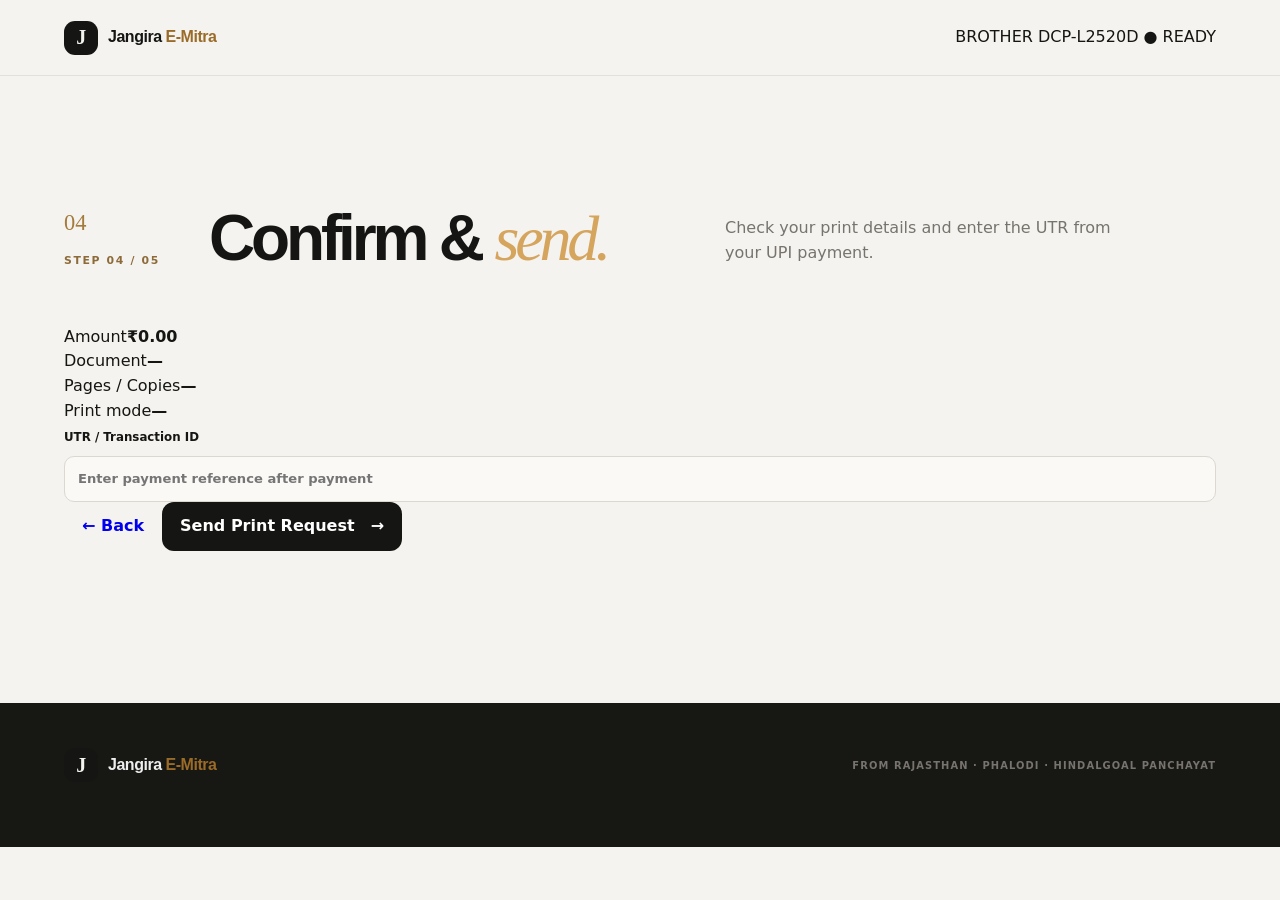
==== web/confirm.html @ 92933d94 "Create dedicated request confirmation page" ====
<!doctype html><html lang="en"><head><meta charset="utf-8"><meta name="viewport" content="width=device-width,initial-scale=1"><title>04 Confirm Request | Jangira E-Mitra</title><link rel="stylesheet" href="./styles.css"></head><body><header class="site-header"><a class="brand" href="./upload.html"><span class="brand-mark">J</span><span>Jangira <b>E-Mitra</b></span></a><div class="printer-badge">BROTHER DCP-L2520D <span>● READY</span></div></header><main class="print-section section-wrap"><div class="section-heading reveal visible"><div><span class="section-number">04</span><p class="eyebrow">STEP 04 / 05</p></div><h2>Confirm &amp; <em>send.</em></h2><p>Check your print details and enter the UTR from your UPI payment.</p></div><section class="workflow-step reveal visible"><div class="step-body"><div class="request-summary"><div class="summary-item"><span>Amount</span><strong id="summary-amount">₹0.00</strong></div><div class="summary-item"><span>Document</span><strong id="summary-file">—</strong></div><div class="summary-item"><span>Pages / Copies</span><strong id="summary-pages">—</strong></div><div class="summary-item"><span>Print mode</span><strong id="summary-mode">—</strong></div></div><label style="font-size:.74rem;font-weight:800">UTR / Transaction ID<input id="utr" inputmode="numeric" maxlength="40" placeholder="Enter payment reference after payment" style="display:block;width:100%;margin-top:7px;border:1px solid #dcd8cf;background:#faf9f6;border-radius:10px;padding:12px 13px;color:#292824;font:inherit;font-size:.82rem;outline:0"></label><div class="step-actions"><a class="button back-button" href="./payment.html">← Back</a><button id="send-print-request" class="button primary" type="button">Send Print Request <span>→</span></button></div><p id="request-message" class="message"></p></div></section></main><footer><div class="footer-main"><a class="brand" href="./upload.html"><span class="brand-mark">J</span><span>Jangira <b>E-Mitra</b></span></a><span>FROM RAJASTHAN · PHALODI · HINDALGOAL PANCHAYAT</span></div></footer><script src="./config.js"></script><script src="./app.js"></script></body></html>
---- web/styles.css ----
*{box-sizing:border-box}html{scroll-behavior:smooth}body{margin:0;background:#f4f3ef;color:#151513;font-family:'DM Sans',system-ui,sans-serif;line-height:1.55;overflow-x:hidden}.noise{position:fixed;inset:0;pointer-events:none;z-index:100;background-image:url("data:image/svg+xml,%3Csvg viewBox='0 0 180 180' xmlns='http://www.w3.org/2000/svg'%3E%3Cfilter id='n'%3E%3CfeTurbulence type='fractalNoise' baseFrequency='.8' numOctaves='4' stitchTiles='stitch'/%3E%3C/filter%3E%3Crect width='100%25' height='100%25' filter='url(%23n)' opacity='.035'/%3E%3C/svg%3E");mix-blend-mode:multiply;opacity:.35}.site-header{position:sticky;top:0;z-index:50;height:76px;padding:0 5vw;display:flex;align-items:center;justify-content:space-between;background:rgba(244,243,239,.82);border-bottom:1px solid rgba(21,21,19,.08);backdrop-filter:blur(20px);animation:headerIn .7s ease both}.brand{display:flex;align-items:center;gap:10px;text-decoration:none;color:#151513;font-family:Manrope,sans-serif;font-weight:800;letter-spacing:-.03em}.brand b{font-weight:800;color:#9b6b28}.brand-mark{display:grid;place-items:center;width:34px;height:34px;border-radius:11px;background:#151513;color:#f4f3ef;font-family:Georgia,serif;font-size:20px}.site-header nav{display:flex;gap:30px}.site-header nav a,.footer-main>a:last-child{color:#65635e;text-decoration:none;font-size:.88rem;font-weight:600;transition:color .25s}.site-header nav a:hover{color:#151513}.header-cta{padding:10px 15px;border:1px solid #d4d0c7;border-radius:10px;color:#151513;text-decoration:none;font-size:.84rem;font-weight:700;background:#fff;transition:.25s}.header-cta:hover{transform:translateY(-2px);box-shadow:0 8px 20px #00000010}.header-cta span{margin-left:8px}.hero{position:relative;min-height:calc(100vh - 76px);display:flex;align-items:center;padding:100px 8vw 110px;background:#151513;color:#f5f3ed;overflow:hidden}.hero-inner{position:relative;z-index:2;max-width:1080px}.location-pill{display:inline-flex;align-items:center;gap:10px;padding:9px 13px;border:1px solid #ffffff1c;border-radius:999px;color:#bdb9ae;font-size:.67rem;letter-spacing:.13em;font-weight:700;background:#ffffff06}.pulse-dot{width:7px;height:7px;border-radius:50%;background:#d6a451;box-shadow:0 0 0 5px #d6a45118;animation:pulse 2s infinite}.hero h1{font-family:Manrope,sans-serif;font-size:clamp(4rem,9vw,9rem);line-height:.86;letter-spacing:-.075em;margin:30px 0 0;max-width:1000px}.hero h1 em,.section-heading em,.track-copy em{font-family:Georgia,serif;font-weight:400;color:#d5a45d}.hero-copy{max-width:650px;color:#aaa69c;font-size:1.08rem;margin:34px 0}.hero-actions{display:flex;align-items:center;gap:28px;flex-wrap:wrap}.button{display:inline-flex;align-items:center;justify-content:center;gap:16px;border:0;border-radius:12px;padding:12px 18px;font:inherit;font-weight:700;text-decoration:none;cursor:pointer;transition:transform .25s,box-shadow .25s}.button:hover{transform:translateY(-3px)}.button.primary{background:#151513;color:#fff}.hero .button.primary{background:#f3f0e7;color:#151513}.button.large{padding:15px 20px}.button.full{width:100%;margin-top:16px}.button.light{background:#f3f0e7;color:#151513;width:100%;margin-top:12px}.text-link{color:#d3cfc4;text-decoration:none;font-weight:700;font-size:.9rem}.text-link span{margin-left:8px}.hero-proof{display:flex;align-items:center;gap:14px;margin-top:70px;color:#77736b;font-size:.72rem;font-weight:700;text-transform:uppercase;letter-spacing:.08em}.hero-proof i{width:3px;height:3px;background:#6f6b63;border-radius:50%}.hero-orb{position:absolute;border-radius:50%;filter:blur(1px);pointer-events:none}.orb-one{width:600px;height:600px;right:-180px;top:-120px;background:radial-gradient(circle,#d0a05220 0,#d0a05208 35%,transparent 68%);animation:float 9s ease-in-out infinite}.orb-two{width:420px;height:420px;left:-220px;bottom:-220px;background:radial-gradient(circle,#ffffff0d 0,transparent 68%);animation:float 12s ease-in-out infinite reverse}.scroll-cue{position:absolute;right:5vw;bottom:34px;display:flex;align-items:center;gap:12px;color:#68655e;font-size:.6rem;letter-spacing:.14em;font-weight:800}.scroll-cue span{display:block;width:42px;height:1px;background:#555149}.ticker{overflow:hidden;background:#d8a455;color:#151513;border-bottom:1px solid #b88a45}.ticker-track{display:flex;align-items:center;justify-content:space-around;min-width:1250px;padding:11px 0;font-size:.67rem;font-weight:800;letter-spacing:.16em;animation:ticker 24s linear infinite}.ticker-track b{font-size:10px}.section-wrap{width:min(1180px,90vw);margin:0 auto}.print-section{padding:130px 0 110px}.section-heading{display:grid;grid-template-columns:120px 1fr 1fr;gap:25px;align-items:end;margin-bottom:55px}.section-heading .eyebrow{grid-column:1}.section-number{display:block;font-family:Georgia,serif;color:#a47a3d;font-size:1.4rem;margin-bottom:12px}.eyebrow{margin:0;color:#8d6b39;font-size:.68rem;letter-spacing:.15em;font-weight:800}.section-heading h2{font-family:Manrope,sans-serif;font-size:clamp(2.8rem,5vw,5.2rem);letter-spacing:-.065em;line-height:.95;margin:0}.section-heading>p:last-child{color:#77746d;max-width:390px;margin:0 0 4px}.print-card{display:grid;grid-template-columns:1fr 1fr;background:#fff;border:1px solid #dedbd3;border-radius:26px;overflow:hidden;box-shadow:0 25px 70px #1717130b}.upload-side,.settings-side{padding:42px}.upload-side{background:#f7f6f2;border-right:1px solid #e3dfd5}.mini-label{font-size:.64rem;font-weight:800;letter-spacing:.13em;color:#8a8780;margin-bottom:20px}.dropzone{height:310px;border:1.5px dashed #c9c4b9;border-radius:20px;display:flex;flex-direction:column;align-items:center;justify-content:center;text-align:center;cursor:pointer;transition:.3s;background:#fbfaf7}.dropzone:hover,.dropzone.dragging{border-color:#a47a3d;background:#f4ede1;transform:scale(.99)}.upload-icon{width:58px;height:58px;display:grid;place-items:center;border-radius:17px;background:#171713;color:#fff;font-size:25px;margin-bottom:18px}.dropzone strong{font-family:Manrope,sans-serif;font-size:1.05rem}.dropzone span:not(.upload-icon){color:#77736c;font-size:.83rem}.dropzone small{color:#a19c93;font-size:.7rem;margin-top:17px}.file-status{display:flex;align-items:center;gap:10px;margin-top:16px;padding:11px 13px;border-radius:10px;background:#eceae4;color:#8b877e;font-size:.75rem;transition:.25s}.file-status.has-file{color:#3d5e42;background:#e8eee7}.file-dot{width:7px;height:7px;border-radius:50%;background:#aaa}.has-file .file-dot{background:#5c8761}.settings-grid{display:grid;grid-template-columns:1fr 1fr;gap:18px}.settings-side label{font-size:.74rem;font-weight:800;color:#44413c}.settings-side input,.settings-side select{display:block;width:100%;margin-top:7px;border:1px solid #dcd8cf;background:#faf9f6;border-radius:10px;padding:12px 13px;color:#292824;font:inherit;font-size:.82rem;outline:0;transition:border .2s,box-shadow .2s}.settings-side input:focus,.settings-side select:focus{border-color:#a47a3d;box-shadow:0 0 0 4px #a47a3d10}.range-row{margin-top:18px}.estimate{display:flex;align-items:center;justify-content:space-between;margin-top:22px;padding:17px;border-radius:14px;background:#f3f1ec}.estimate div{display:flex;flex-direction:column}.estimate span{font-size:.68rem;color:#817d74}.estimate strong{font-size:.85rem;margin-top:2px}.estimate-icon{display:grid;place-items:center;width:34px;height:34px;border-radius:10px;background:#fff;color:#9b6b28;font-weight:800}.message{min-height:1.5em;color:#716e67;font-size:.76rem}.process{padding:110px 0}.centered{display:block;text-align:center;max-width:650px;margin:0 auto 55px}.centered .eyebrow{margin-bottom:17px}.centered p:last-child{margin:18px auto 0}.steps{display:grid;grid-template-columns:repeat(4,1fr);border-top:1px solid #d9d5cc;border-bottom:1px solid #d9d5cc}.step{position:relative;padding:28px 25px 35px;border-right:1px solid #d9d5cc;transition:.3s}.step:last-child{border-right:0}.step:hover{background:#fff}.step>span{font-size:.65rem;color:#9b978e;font-weight:800}.step-icon{width:48px;height:48px;display:grid;place-items:center;border:1px solid #d8d4cb;border-radius:13px;margin:38px 0 22px;font-size:19px;color:#8d6b39}.step h3{font-family:Manrope,sans-serif;font-size:1.15rem;margin:0 0 8px}.step p{color:#77736c;font-size:.83rem;margin:0;max-width:210px}.services{padding:90px 0 130px}.service-grid{display:grid;grid-template-columns:repeat(4,1fr);gap:13px}.service-card{min-height:310px;padding:24px;background:#ebe9e3;border:1px solid #dcd8cf;border-radius:18px;display:flex;flex-direction:column;transition:transform .35s,background .35s,box-shadow .35s}.service-card:hover{transform:translateY(-8px);background:#fff;box-shadow:0 22px 50px #1717130d}.service-card.featured{background:#171713;color:#fff;border-color:#171713}.service-top{display:flex;justify-content:space-between;font-size:.62rem;font-weight:800;color:#858078;letter-spacing:.1em}.featured .service-top{color:#8e897f}.service-icon{font-size:27px;margin:48px 0 22px;color:#9b6b28}.service-card h3{font-family:Manrope,sans-serif;font-size:1.15rem;margin:0 0 8px}.service-card p{color:#77736d;font-size:.79rem;margin:0}.featured p{color:#aaa69d}.service-card a{margin-top:auto;color:#d3a25c;text-decoration:none;font-size:.73rem;font-weight:800}.service-card a span{margin-left:7px}.track-section{position:relative;display:grid;grid-template-columns:1fr 1fr;gap:70px;align-items:center;padding:80px 70px;margin-bottom:120px;background:#171713;color:#fff;border-radius:28px;overflow:hidden}.track-glow{position:absolute;width:500px;height:500px;right:-160px;top:-220px;background:radial-gradient(circle,#d4a25322,transparent 65%);pointer-events:none}.track-copy{position:relative}.track-copy h2{font-family:Manrope,sans-serif;font-size:clamp(3rem,5vw,5.3rem);line-height:.92;letter-spacing:-.065em;margin:16px 0 20px}.track-copy>p{color:#9e9a91;max-width:400px}.status-flow{display:flex;gap:10px;align-items:center;flex-wrap:wrap;margin-top:32px;color:#77736b;font-size:.62rem;font-weight:800;text-transform:uppercase;letter-spacing:.07em}.status-flow i{font-style:normal;color:#a47a3d}.track-box{position:relative;padding:24px;background:#ffffff09;border:1px solid #ffffff15;border-radius:19px}.track-input{display:flex;align-items:center;gap:10px;padding:2px 14px;border:1px solid #ffffff1c;border-radius:11px;background:#ffffff08}.track-input span{color:#9b6b28;font-weight:800}.track-input input{width:100%;padding:13px 0;background:transparent;border:0;outline:0;color:#fff;font:inherit;font-size:.9rem}.track-input input::placeholder{color:#68655e}.track-box .status{margin-top:15px;background:#ffffff0b;color:#aaa69d}.trust{padding:0 0 120px}.trust-line{padding-top:22px;border-top:1px solid #d5d1c8;display:flex;justify-content:space-between;gap:30px;align-items:center}.trust-line>span{font-size:.62rem;color:#96928a;letter-spacing:.12em;font-weight:800}.trust-items{display:flex;gap:24px;flex-wrap:wrap;justify-content:flex-end}.trust-items span{font-size:.72rem;font-weight:700;color:#625f58}.trust-items span:before{content:'✓';color:#a47a3d;margin-right:6px}.contact{padding:20px 0 130px;text-align:center}.contact h2{font-family:Manrope,sans-serif;font-size:clamp(3rem,6vw,6rem);letter-spacing:-.07em;line-height:.9;margin:15px 0}.contact p:not(.eyebrow){color:#77736c;margin:0 auto 28px}.contact .button{background:#171713;color:#fff}.contact .button:hover{box-shadow:0 15px 35px #17171318}footer{background:#171713;color:#77736e;padding:45px 5vw 25px}.footer-main{display:flex;justify-content:space-between;align-items:center;gap:20px;padding-bottom:40px}.footer-main .brand{color:#eee}.footer-main>span{font-size:.62rem;letter-spacing:.11em;font-weight:800}.footer-main>a:last-child{color:#aaa69d}.footer-bottom{display:flex;justify-content:space-between;border-top:1px solid #ffffff12;padding-top:18px;font-size:.65rem}.sr-only{position:absolute;width:1px;height:1px;padding:0;margin:-1px;overflow:hidden;clip:rect(0,0,0,0);white-space:nowrap;border:0}.reveal{opacity:0;transform:translateY(28px);transition:opacity .8s ease,transform .8s cubic-bezier(.2,.7,.2,1)}.reveal.visible{opacity:1;transform:none}@keyframes headerIn{from{opacity:0;transform:translateY(-15px)}to{opacity:1;transform:none}}@keyframes pulse{0%,100%{box-shadow:0 0 0 4px #d6a45112}50%{box-shadow:0 0 0 8px #d6a45108}}@keyframes float{50%{transform:translate3d(0,25px,0)}}@keyframes ticker{to{transform:translateX(-50%)}}@media(max-width:900px){.site-header{padding:0 5vw}.site-header nav{display:none}.hero{padding:85px 7vw}.hero h1{font-size:clamp(3.7rem,15vw,7rem)}.hero-proof{margin-top:50px}.section-wrap{width:min(92vw,700px)}.section-heading{display:block}.section-heading .section-number{display:inline-block;margin-right:10px}.section-heading .eyebrow{display:inline-block}.section-heading h2{margin-top:20px}.section-heading>p:last-child{margin-top:20px}.print-card,.track-section{grid-template-columns:1fr}.upload-side{border-right:0;border-bottom:1px solid #e3dfd5}.steps,.service-grid{grid-template-columns:1fr 1fr}.step:nth-child(2){border-right:0}.step:nth-child(-n+2){border-bottom:1px solid #d9d5cc}.track-section{padding:45px 35px;gap:40px}.trust-line,.footer-main{flex-direction:column;align-items:flex-start}.trust-items{justify-content:flex-start}.footer-main>span{line-height:1.6}}@media(max-width:560px){.header-cta{display:none}.hero{min-height:calc(100vh - 76px);padding:70px 6vw}.hero-copy{font-size:.96rem}.hero-proof{flex-wrap:wrap;gap:8px 12px}.scroll-cue{display:none}.print-section,.process,.services{padding:80px 0}.upload-side,.settings-side{padding:24px}.dropzone{height:250px}.settings-grid,.steps,.service-grid{grid-template-columns:1fr}.step{border-right:0!important;border-bottom:1px solid #d9d5cc}.step:last-child{border-bottom:0}.track-section{padding:38px 24px}.status-flow{gap:7px}.contact{padding-bottom:90px}.footer-bottom{flex-direction:column;gap:7px}}
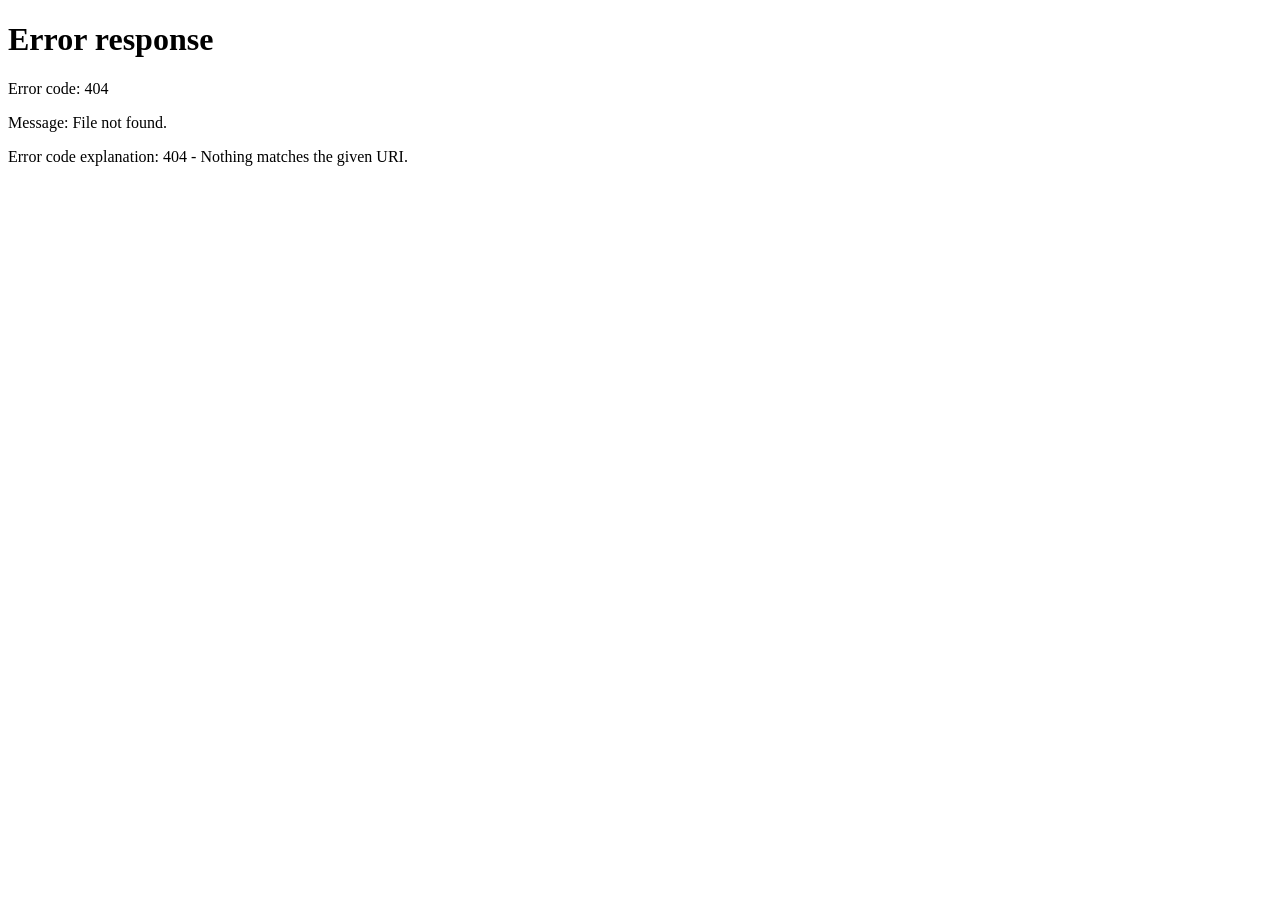
==== commit 2df6883e: "Add dedicated confirmation page loading state" ====
--- a/web/confirm.html
+++ b/web/confirm.html
@@ -1 +1 @@
-<!doctype html><html lang="en"><head><meta charset="utf-8"><meta name="viewport" content="width=device-width,initial-scale=1"><title>04 Confirm Request | Jangira E-Mitra</title><link rel="stylesheet" href="./styles.css"></head><body><header class="site-header"><a class="brand" href="./upload.html"><span class="brand-mark">J</span><span>Jangira <b>E-Mitra</b></span></a><div class="printer-badge">BROTHER DCP-L2520D <span>● READY</span></div></header><main class="print-section section-wrap"><div class="section-heading reveal visible"><div><span class="section-number">04</span><p class="eyebrow">STEP 04 / 05</p></div><h2>Confirm &amp; <em>send.</em></h2><p>Check your print details and enter the UTR from your UPI payment.</p></div><section class="workflow-step reveal visible"><div class="step-body"><div class="request-summary"><div class="summary-item"><span>Amount</span><strong id="summary-amount">₹0.00</strong></div><div class="summary-item"><span>Document</span><strong id="summary-file">—</strong></div><div class="summary-item"><span>Pages / Copies</span><strong id="summary-pages">—</strong></div><div class="summary-item"><span>Print mode</span><strong id="summary-mode">—</strong></div></div><label style="font-size:.74rem;font-weight:800">UTR / Transaction ID<input id="utr" inputmode="numeric" maxlength="40" placeholder="Enter payment reference after payment" style="display:block;width:100%;margin-top:7px;border:1px solid #dcd8cf;background:#faf9f6;border-radius:10px;padding:12px 13px;color:#292824;font:inherit;font-size:.82rem;outline:0"></label><div class="step-actions"><a class="button back-button" href="./payment.html">← Back</a><button id="send-print-request" class="button primary" type="button">Send Print Request <span>→</span></button></div><p id="request-message" class="message"></p></div></section></main><footer><div class="footer-main"><a class="brand" href="./upload.html"><span class="brand-mark">J</span><span>Jangira <b>E-Mitra</b></span></a><span>FROM RAJASTHAN · PHALODI · HINDALGOAL PANCHAYAT</span></div></footer><script src="./config.js"></script><script src="./app.js"></script></body></html>+<!doctype html><html lang="en"><head><meta charset="utf-8"><meta name="viewport" content="width=device-width,initial-scale=1"><title>04 Confirm Request | Jangira E-Mitra</title><link rel="stylesheet" href="./styles.css"><style>.page-loader{position:fixed;inset:0;background:#151513f2;backdrop-filter:blur(14px);display:grid;place-items:center;z-index:999;opacity:0;pointer-events:none;transition:.3s}.page-loader.show{opacity:1;pointer-events:auto}.loader-box{text-align:center;color:#fff}.loader-spinner{width:38px;height:38px;border:3px solid #ffffff20;border-top-color:#d6a451;border-radius:50%;animation:spin .8s linear infinite;margin:0 auto 15px}.loader-box small{display:block;color:#aaa69d;margin-top:5px}@keyframes spin{to{transform:rotate(360deg)}}</style></head><body><div id="page-loader" class="page-loader"><div class="loader-box"><div class="loader-spinner"></div><strong>Sending print request…</strong><small>Submitting your payment reference</small></div></div><header class="site-header"><a class="brand" href="./upload.html"><span class="brand-mark">J</span><span>Jangira <b>E-Mitra</b></span></a><div class="printer-badge">BROTHER DCP-L2520D <span>● READY</span></div></header><main class="print-section section-wrap"><div class="section-heading reveal visible"><div><span class="section-number">04</span><p class="eyebrow">STEP 04 / 05</p></div><h2>Confirm &amp; <em>send.</em></h2><p>Check your print details and enter the UTR from your UPI payment.</p></div><section class="workflow-step reveal visible"><div class="step-body"><div class="request-summary"><div class="summary-item"><span>Amount</span><strong id="summary-amount">₹0.00</strong></div><div class="summary-item"><span>Document</span><strong id="summary-file">—</strong></div><div class="summary-item"><span>Pages / Copies</span><strong id="summary-pages">—</strong></div><div class="summary-item"><span>Print mode</span><strong id="summary-mode">—</strong></div></div><label style="font-size:.74rem;font-weight:800">UTR / Transaction ID<input id="utr" inputmode="numeric" maxlength="40" placeholder="Enter payment reference after payment" style="display:block;width:100%;margin-top:7px;border:1px solid #dcd8cf;background:#faf9f6;border-radius:10px;padding:12px 13px;color:#292824;font:inherit;font-size:.82rem;outline:0"></label><div class="step-actions"><a class="button back-button" href="./payment.html">← Back</a><button id="send-print-request" class="button primary" type="button">Send Print Request <span>→</span></button></div><p id="request-message" class="message"></p></div></section></main><footer><div class="footer-main"><a class="brand" href="./upload.html"><span class="brand-mark">J</span><span>Jangira <b>E-Mitra</b></span></a><span>FROM RAJASTHAN · PHALODI · HINDALGOAL PANCHAYAT</span></div></footer><script src="./config.js"></script><script src="./print-flow.js"></script></body></html>
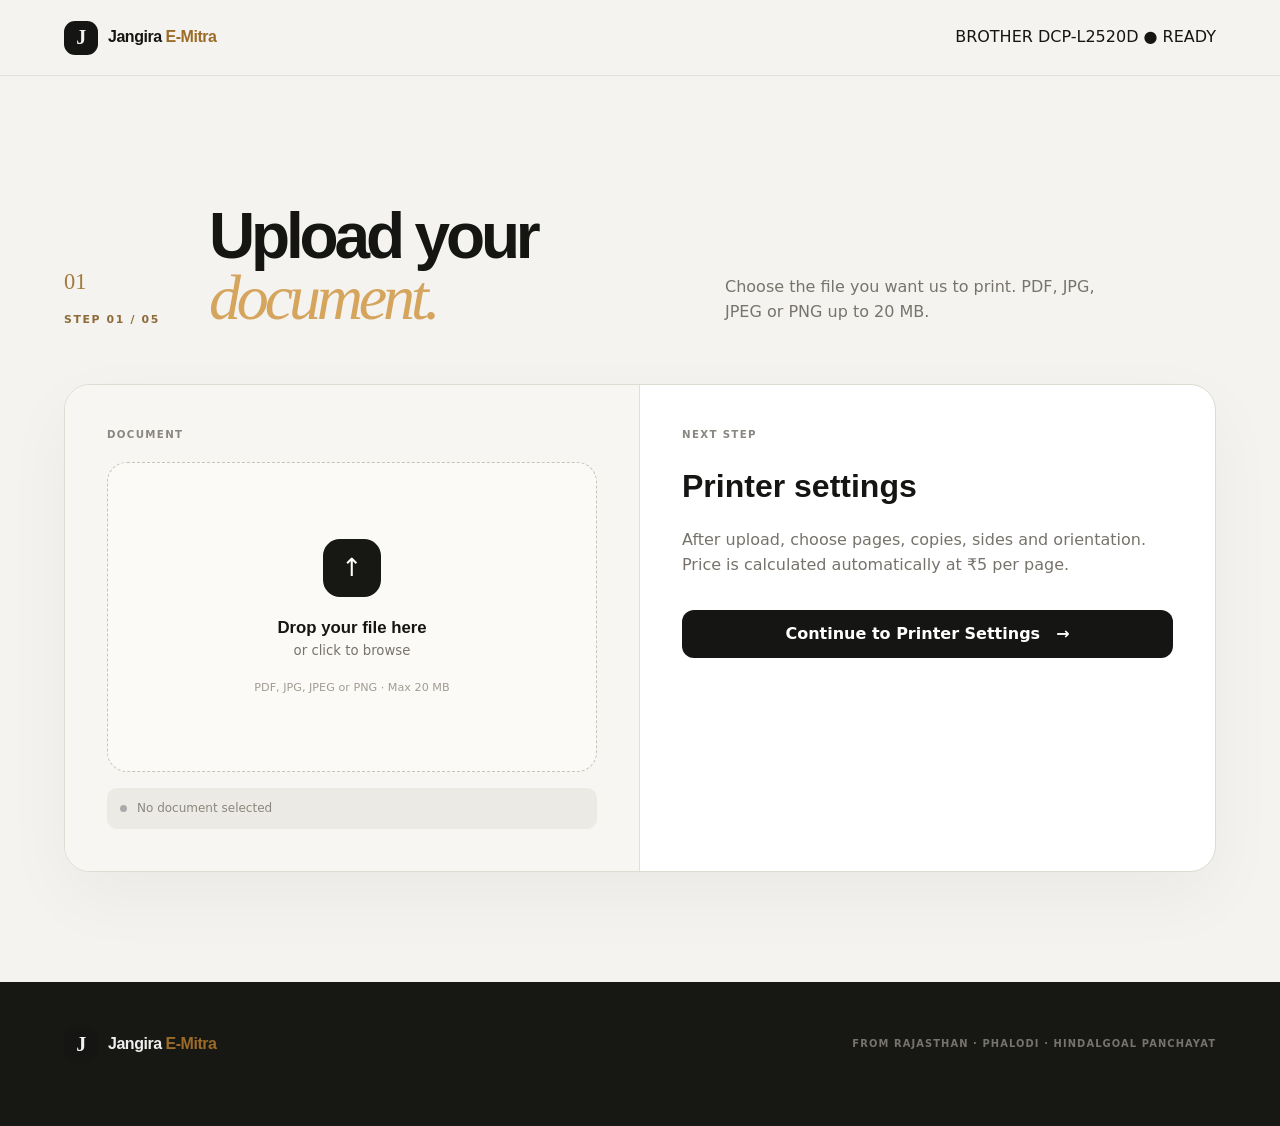
==== commit a44c4aba: "Bust cache for confirmation workflow" ====
--- a/web/confirm.html
+++ b/web/confirm.html
@@ -1 +1 @@
-<!doctype html><html lang="en"><head><meta charset="utf-8"><meta name="viewport" content="width=device-width,initial-scale=1"><title>04 Confirm Request | Jangira E-Mitra</title><link rel="stylesheet" href="./styles.css"><style>.page-loader{position:fixed;inset:0;background:#151513f2;backdrop-filter:blur(14px);display:grid;place-items:center;z-index:999;opacity:0;pointer-events:none;transition:.3s}.page-loader.show{opacity:1;pointer-events:auto}.loader-box{text-align:center;color:#fff}.loader-spinner{width:38px;height:38px;border:3px solid #ffffff20;border-top-color:#d6a451;border-radius:50%;animation:spin .8s linear infinite;margin:0 auto 15px}.loader-box small{display:block;color:#aaa69d;margin-top:5px}@keyframes spin{to{transform:rotate(360deg)}}</style></head><body><div id="page-loader" class="page-loader"><div class="loader-box"><div class="loader-spinner"></div><strong>Sending print request…</strong><small>Submitting your payment reference</small></div></div><header class="site-header"><a class="brand" href="./upload.html"><span class="brand-mark">J</span><span>Jangira <b>E-Mitra</b></span></a><div class="printer-badge">BROTHER DCP-L2520D <span>● READY</span></div></header><main class="print-section section-wrap"><div class="section-heading reveal visible"><div><span class="section-number">04</span><p class="eyebrow">STEP 04 / 05</p></div><h2>Confirm &amp; <em>send.</em></h2><p>Check your print details and enter the UTR from your UPI payment.</p></div><section class="workflow-step reveal visible"><div class="step-body"><div class="request-summary"><div class="summary-item"><span>Amount</span><strong id="summary-amount">₹0.00</strong></div><div class="summary-item"><span>Document</span><strong id="summary-file">—</strong></div><div class="summary-item"><span>Pages / Copies</span><strong id="summary-pages">—</strong></div><div class="summary-item"><span>Print mode</span><strong id="summary-mode">—</strong></div></div><label style="font-size:.74rem;font-weight:800">UTR / Transaction ID<input id="utr" inputmode="numeric" maxlength="40" placeholder="Enter payment reference after payment" style="display:block;width:100%;margin-top:7px;border:1px solid #dcd8cf;background:#faf9f6;border-radius:10px;padding:12px 13px;color:#292824;font:inherit;font-size:.82rem;outline:0"></label><div class="step-actions"><a class="button back-button" href="./payment.html">← Back</a><button id="send-print-request" class="button primary" type="button">Send Print Request <span>→</span></button></div><p id="request-message" class="message"></p></div></section></main><footer><div class="footer-main"><a class="brand" href="./upload.html"><span class="brand-mark">J</span><span>Jangira <b>E-Mitra</b></span></a><span>FROM RAJASTHAN · PHALODI · HINDALGOAL PANCHAYAT</span></div></footer><script src="./config.js"></script><script src="./print-flow.js"></script></body></html>+<!doctype html><html lang="en"><head><meta charset="utf-8"><meta name="viewport" content="width=device-width,initial-scale=1"><title>04 Confirm Request | Jangira E-Mitra</title><link rel="stylesheet" href="./styles.css"><style>.page-loader{position:fixed;inset:0;background:#151513f2;backdrop-filter:blur(14px);display:grid;place-items:center;z-index:999;opacity:0;pointer-events:none;transition:.3s}.page-loader.show{opacity:1;pointer-events:auto}.loader-box{text-align:center;color:#fff}.loader-spinner{width:38px;height:38px;border:3px solid #ffffff20;border-top-color:#d6a451;border-radius:50%;animation:spin .8s linear infinite;margin:0 auto 15px}.loader-box small{display:block;color:#aaa69d;margin-top:5px}@keyframes spin{to{transform:rotate(360deg)}}</style></head><body><div id="page-loader" class="page-loader"><div class="loader-box"><div class="loader-spinner"></div><strong class="loader-title">Sending print request…</strong><small class="loader-sub">Submitting your payment reference</small></div></div><header class="site-header"><a class="brand" href="./upload.html"><span class="brand-mark">J</span><span>Jangira <b>E-Mitra</b></span></a><div class="printer-badge">BROTHER DCP-L2520D <span>● READY</span></div></header><main class="print-section section-wrap"><div class="section-heading reveal visible"><div><span class="section-number">04</span><p class="eyebrow">STEP 04 / 05</p></div><h2>Confirm &amp; <em>send.</em></h2><p>Check your print details and enter the UTR from your UPI payment.</p></div><section class="workflow-step reveal visible"><div class="step-body"><div class="request-summary"><div class="summary-item"><span>Amount</span><strong id="summary-amount">₹0.00</strong></div><div class="summary-item"><span>Document</span><strong id="summary-file">—</strong></div><div class="summary-item"><span>Pages / Copies</span><strong id="summary-pages">—</strong></div><div class="summary-item"><span>Print mode</span><strong id="summary-mode">—</strong></div></div><label style="font-size:.74rem;font-weight:800">UTR / Transaction ID<input id="utr" inputmode="numeric" maxlength="40" placeholder="Enter payment reference after payment" style="display:block;width:100%;margin-top:7px;border:1px solid #dcd8cf;background:#faf9f6;border-radius:10px;padding:12px 13px;color:#292824;font:inherit;font-size:.82rem;outline:0"></label><div class="step-actions"><a class="button back-button" href="./payment.html">← Back</a><button id="send-print-request" class="button primary" type="button">Send Print Request <span>→</span></button></div><p id="request-message" class="message"></p></div></section></main><footer><div class="footer-main"><a class="brand" href="./upload.html"><span class="brand-mark">J</span><span>Jangira <b>E-Mitra</b></span></a><span>FROM RAJASTHAN · PHALODI · HINDALGOAL PANCHAYAT</span></div></footer><script src="./config.js?v=20260903b"></script><script src="./print-flow.js?v=20260903b"></script></body></html>
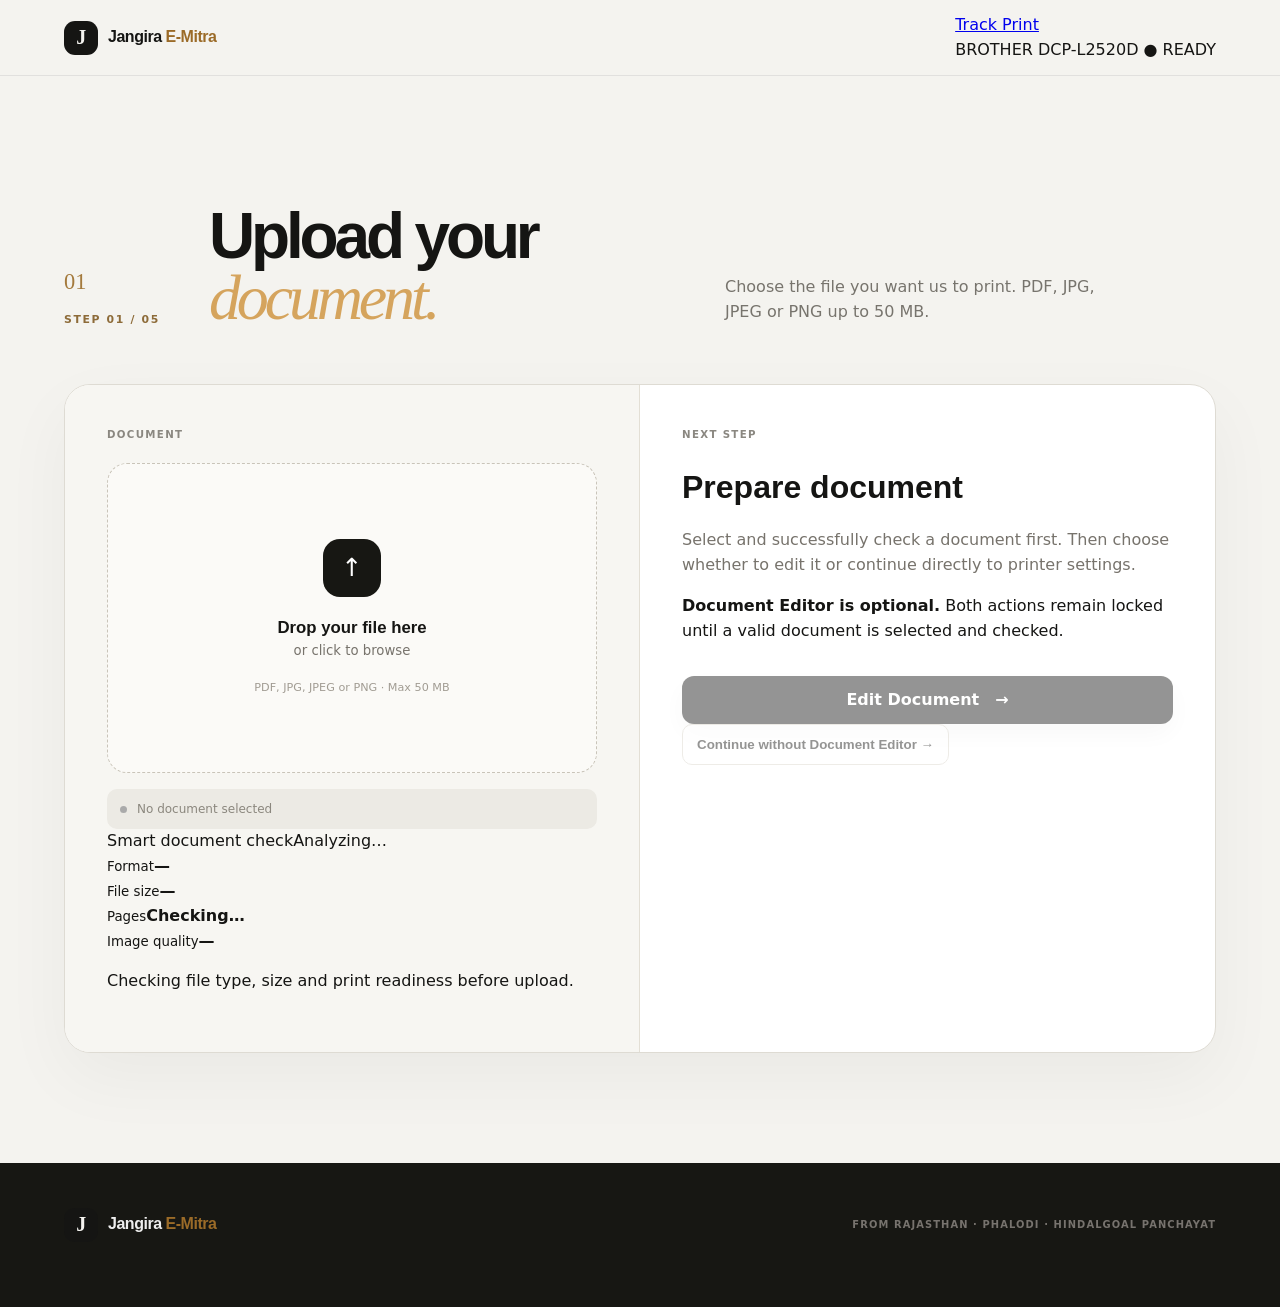
==== commit 5668aeef: "Fix confirmation to show selected page count" ====
--- a/web/confirm.html
+++ b/web/confirm.html
@@ -1 +1 @@
-<!doctype html><html lang="en"><head><meta charset="utf-8"><meta name="viewport" content="width=device-width,initial-scale=1"><title>04 Confirm Request | Jangira E-Mitra</title><link rel="stylesheet" href="./styles.css"><style>.page-loader{position:fixed;inset:0;background:#151513f2;backdrop-filter:blur(14px);display:grid;place-items:center;z-index:999;opacity:0;pointer-events:none;transition:.3s}.page-loader.show{opacity:1;pointer-events:auto}.loader-box{text-align:center;color:#fff}.loader-spinner{width:38px;height:38px;border:3px solid #ffffff20;border-top-color:#d6a451;border-radius:50%;animation:spin .8s linear infinite;margin:0 auto 15px}.loader-box small{display:block;color:#aaa69d;margin-top:5px}@keyframes spin{to{transform:rotate(360deg)}}</style></head><body><div id="page-loader" class="page-loader"><div class="loader-box"><div class="loader-spinner"></div><strong class="loader-title">Sending print request…</strong><small class="loader-sub">Submitting your payment reference</small></div></div><header class="site-header"><a class="brand" href="./upload.html"><span class="brand-mark">J</span><span>Jangira <b>E-Mitra</b></span></a><div class="printer-badge">BROTHER DCP-L2520D <span>● READY</span></div></header><main class="print-section section-wrap"><div class="section-heading reveal visible"><div><span class="section-number">04</span><p class="eyebrow">STEP 04 / 05</p></div><h2>Confirm &amp; <em>send.</em></h2><p>Check your print details and enter the UTR from your UPI payment.</p></div><section class="workflow-step reveal visible"><div class="step-body"><div class="request-summary"><div class="summary-item"><span>Amount</span><strong id="summary-amount">₹0.00</strong></div><div class="summary-item"><span>Document</span><strong id="summary-file">—</strong></div><div class="summary-item"><span>Pages / Copies</span><strong id="summary-pages">—</strong></div><div class="summary-item"><span>Print mode</span><strong id="summary-mode">—</strong></div></div><label style="font-size:.74rem;font-weight:800">UTR / Transaction ID<input id="utr" inputmode="numeric" maxlength="40" placeholder="Enter payment reference after payment" style="display:block;width:100%;margin-top:7px;border:1px solid #dcd8cf;background:#faf9f6;border-radius:10px;padding:12px 13px;color:#292824;font:inherit;font-size:.82rem;outline:0"></label><div class="step-actions"><a class="button back-button" href="./payment.html">← Back</a><button id="send-print-request" class="button primary" type="button">Send Print Request <span>→</span></button></div><p id="request-message" class="message"></p></div></section></main><footer><div class="footer-main"><a class="brand" href="./upload.html"><span class="brand-mark">J</span><span>Jangira <b>E-Mitra</b></span></a><span>FROM RAJASTHAN · PHALODI · HINDALGOAL PANCHAYAT</span></div></footer><script src="./config.js?v=20260903b"></script><script src="./print-flow.js?v=20260903b"></script></body></html>+<!doctype html><html lang="en"><head><meta charset="utf-8"><meta name="viewport" content="width=device-width,initial-scale=1"><title>04 Confirm Request | Jangira E-Mitra</title><link rel="stylesheet" href="./styles.css"><style>.page-loader{position:fixed;inset:0;background:#151513f2;backdrop-filter:blur(14px);display:grid;place-items:center;z-index:999;opacity:0;pointer-events:none;transition:.3s}.page-loader.show{opacity:1;pointer-events:auto}.loader-box{text-align:center;color:#fff}.loader-spinner{width:38px;height:38px;border:3px solid #ffffff20;border-top-color:#d6a451;border-radius:50%;animation:spin .8s linear infinite;margin:0 auto 15px}.loader-box small{display:block;color:#aaa69d;margin-top:5px}@keyframes spin{to{transform:rotate(360deg)}}</style></head><body><div id="page-loader" class="page-loader"><div class="loader-box"><div class="loader-spinner"></div><strong class="loader-title">Sending print request…</strong><small class="loader-sub">Submitting your payment reference</small></div></div><header class="site-header"><a class="brand" href="./upload.html"><span class="brand-mark">J</span><span>Jangira <b>E-Mitra</b></span></a><div class="printer-badge">BROTHER DCP-L2520D <span>● READY</span></div></header><main class="print-section section-wrap"><div class="section-heading reveal visible"><div><span class="section-number">04</span><p class="eyebrow">STEP 04 / 05</p></div><h2>Confirm &amp; <em>send.</em></h2><p>Check your print details and enter the UTR from your UPI payment.</p></div><section class="workflow-step reveal visible"><div class="step-body"><div class="request-summary"><div class="summary-item"><span>Amount</span><strong id="summary-amount">₹0.00</strong></div><div class="summary-item"><span>Document</span><strong id="summary-file">—</strong></div><div class="summary-item"><span>Pages / Copies</span><strong id="summary-pages">—</strong></div><div class="summary-item"><span>Print mode</span><strong id="summary-mode">—</strong></div></div><label style="font-size:.74rem;font-weight:800">UTR / Transaction ID<input id="utr" inputmode="numeric" maxlength="40" placeholder="Enter payment reference after payment" style="display:block;width:100%;margin-top:7px;border:1px solid #dcd8cf;background:#faf9f6;border-radius:10px;padding:12px 13px;color:#292824;font:inherit;font-size:.82rem;outline:0"></label><div class="step-actions"><a class="button back-button" href="./payment.html">← Back</a><button id="send-print-request" class="button primary" type="button">Send Print Request <span>→</span></button></div><p id="request-message" class="message"></p></div></section></main><footer><div class="footer-main"><a class="brand" href="./upload.html"><span class="brand-mark">J</span><span>FROM RAJASTHAN · PHALODI · HINDALGOAL PANCHAYAT</span></div></footer><script src="./config.js?v=20260910l"></script><script src="./print-flow.js?v=20260910l"></script><script src="./page-selection-sync.js?v=20260910a"></script></body></html>
